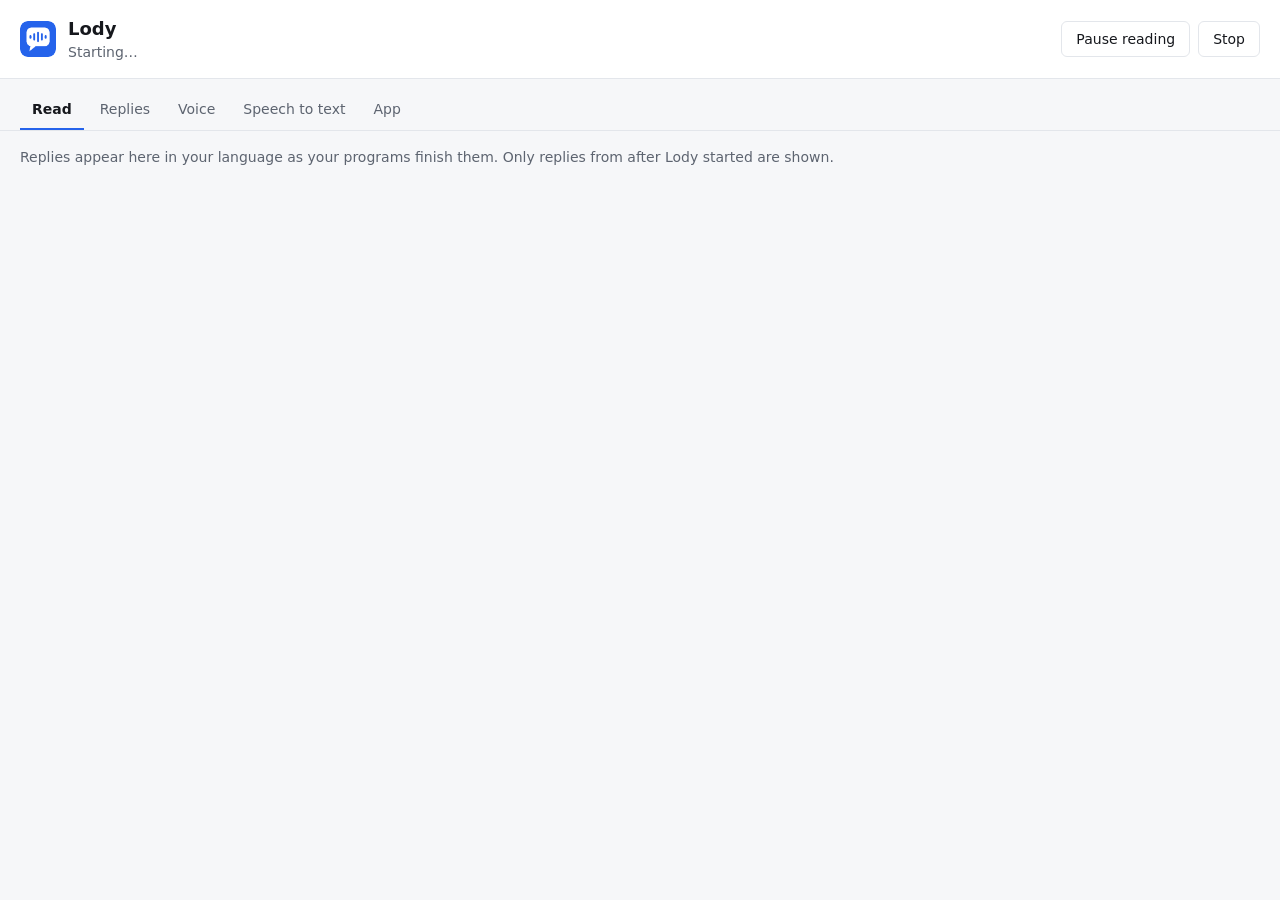
==== crates/lody-app/ui/index.html @ 375ee03d "Lody: hear your AI's replies in your own language" ====
<!doctype html>
<html lang="en">
<head>
  <meta charset="utf-8">
  <meta name="viewport" content="width=device-width, initial-scale=1">
  <title>Lody</title>
  <link rel="stylesheet" href="style.css">
</head>
<body>
  <header>
    <div class="brand">
      <img src="icon.png" alt="" width="36" height="36">
      <div>
        <h1>Lody</h1>
        <p class="muted" id="status">Starting…</p>
      </div>
    </div>
    <div class="actions">
      <button id="pause" class="secondary">Pause reading</button>
      <button id="stop" class="secondary">Stop</button>
    </div>
  </header>

  <nav>
    <button data-tab="read" class="active">Read</button>
    <button data-tab="replies">Replies</button>
    <button data-tab="voice">Voice</button>
    <button data-tab="handy">Speech to text</button>
    <button data-tab="app">App</button>
  </nav>

  <main>
    <!-- Read: each reply in your language, newest first -->
    <section class="tab" id="tab-read">
      <p class="muted" id="read-empty">Replies appear here in your language as your programs finish them. Only replies from after Lody started are shown.</p>
      <div id="feed" class="feed"></div>
    </section>

    <!-- Replies: where they come from and how they are translated -->
    <section class="tab" id="tab-replies" hidden>
      <div class="card">
        <label class="row">
          <span>Your language<small>Replies are read aloud in this language.</small></span>
          <select id="locale"></select>
        </label>
        <label class="row">
          <span>Translate replies<small>Replies arrive in English; Lody translates before reading. Turn off to hear them as written, in English or in your language if the program already uses it.</small></span>
          <input type="checkbox" id="translate" class="switch">
        </label>
        <label class="row">
          <span>Translate the whole reply<small>Show all of it in the Read tab, not only the part read aloud.</small></span>
          <input type="checkbox" id="display" class="switch">
        </label>
        <label class="row">
          <span>Translator<small>Free translators; ⭐ is the suggested one. Only prose is sent: code, paths, links and secrets stay on this computer.</small></span>
          <select id="translator"></select>
        </label>
        <div class="voice-note" id="translator-note"></div>
        <label class="row">
          <span>Translator timeout<small>Seconds to wait before reading the English instead (Claude gets at least 30).</small></span>
          <input type="number" id="timeout" min="2" max="60">
        </label>
      </div>
      <h2>Listen to</h2>
      <div class="card" id="sources"></div>
    </section>

    <!-- Voice: what is read and how it sounds -->
    <section class="tab" id="tab-voice" hidden>
      <div class="card">
        <label class="row">
          <span>Read replies aloud</span>
          <input type="checkbox" id="speech-enabled" class="switch">
        </label>
        <label class="row">
          <span>How much to read<small>Long replies: the first and last paragraph usually carry the answer.</small></span>
          <select id="scope">
            <option value="first_last">First and last paragraph</option>
            <option value="all">The whole reply</option>
            <option value="last">Only the last paragraph</option>
          </select>
        </label>
        <label class="row">
          <span>While the AI works<small>Say what it's doing in your language, without translating: running a command, what it searches for, which file it opens. Only the final reply is translated, so the translator isn't asked too often.</small></span>
          <select id="progress">
            <option value="all">Its steps</option>
            <option value="off">Nothing: wait for the answer</option>
          </select>
        </label>
        <label class="row">
          <span>Progress at most every<small>Seconds. Only the first sentence of what it writes is read, and progress that has waited too long is skipped.</small></span>
          <input type="number" id="progress-every" min="1" max="60" step="1">
        </label>
        <label class="row">
          <span>Voice<small>Free voices; ⭐ is the suggested one. Press ▶ Test voice below to compare.</small></span>
          <select id="voice"></select>
        </label>
        <div class="voice-note" id="voice-note"></div>
        <label class="row" id="voice-command-row" hidden>
          <span>Command<small>Gets the text on its input and writes WAV or MP3 to its output; {rate} becomes the speed in percent.</small></span>
          <input type="text" id="voice-command" placeholder="espeak-ng -v th --stdout" spellcheck="false">
        </label>
        <label class="row" id="voice-openai-url-row" hidden>
          <span>Address<small>Up to /v1, e.g. https://api.openai.com/v1 or a local server's.</small></span>
          <input type="text" id="voice-openai-url" spellcheck="false">
        </label>
        <label class="row" id="voice-openai-model-row" hidden>
          <span>Model and voice<small>The service's model, and one of its voices (OpenAI: alloy, nova, shimmer…).</small></span>
          <span class="pair"><input type="text" id="voice-openai-model" spellcheck="false"><input type="text" id="voice-openai-voice" spellcheck="false" placeholder="alloy"></span>
        </label>
        <label class="row" id="voice-openai-key-row" hidden>
          <span>Key<small>Sent only to the address above; leave empty if it needs none.</small></span>
          <input type="password" id="voice-openai-key" spellcheck="false" autocomplete="off">
        </label>
        <label class="row">
          <span>Speed <b id="rate-label"></b></span>
          <input type="range" id="rate" min="-50" max="50" step="5">
        </label>
        <label class="row">
          <span>Say the project's name first<small>Helps when several sessions talk.</small></span>
          <select id="announce">
            <option value="auto">When several sessions are active</option>
            <option value="always">Always</option>
            <option value="never">Never</option>
          </select>
        </label>
        <label class="row">
          <span>Pause while Handy records<small>Handy mutes the sound while you speak; Lody waits and reads the cut-off sentence again after.</small></span>
          <input type="checkbox" id="wait-handy" class="switch">
        </label>
        <label class="row">
          <span>Mute other programs while speaking<small>Music and videos go quiet while Lody reads, and come back after. Windows only.</small></span>
          <input type="checkbox" id="mute-others" class="switch">
        </label>
        <label class="row">
          <span>Longest reply read<small>Characters; the rest is skipped.</small></span>
          <input type="number" id="max-chars" min="100" max="20000" step="100">
        </label>
      </div>
      <div class="buttons">
        <button id="test">▶ Test voice</button>
        <span class="muted" id="test-text"></span>
      </div>
    </section>

    <!-- Handy: the app that listens. Lody checks its setup; changes are made in Handy. -->
    <section class="tab" id="tab-handy" hidden>
      <p class="muted">Handy listens to you and types what you say into the AI. Lody checks that it's set up well for your language; you change its settings in Handy itself.</p>
      <div class="card" id="handy-program"></div>
      <div class="notice" id="handy-problems" hidden></div>
      <div id="handy-setup">
        <div class="card" id="handy-now"></div>
        <h2>Models for <span id="h-language-name"></span> <small class="muted">Pick and download them in Handy, under Models.</small></h2>
        <div id="models" class="models"></div>
      </div>
    </section>

    <!-- App: where Lody lives on this computer -->
    <section class="tab" id="tab-app" hidden>
      <div class="card">
        <label class="row">
          <span>Show Lody in the app menu</span>
          <input type="checkbox" id="in-menu" class="switch">
        </label>
        <label class="row">
          <span>Start Lody when I log in<small>Starts in the background.</small></span>
          <input type="checkbox" id="at-login" class="switch">
        </label>
      </div>
      <div class="card info">
        <p>Closing this window keeps Lody reading in the background. Open it again from the app menu or the tray icon.</p>
        <p class="muted">Settings file: <code id="config-path"></code></p>
        <p class="muted" id="player"></p>
      </div>
      <div class="buttons"><button id="quit" class="danger">Quit Lody</button></div>
    </section>
  </main>

  <div id="toast" role="status" hidden></div>
  <script src="app.js"></script>
</body>
</html>
---- crates/lody-app/ui/style.css ----
:root {
  --bg: #f6f7f9;
  --card: #ffffff;
  --text: #16181d;
  --muted: #5d6470;
  --line: #e3e6eb;
  --accent: #2563eb;
  --accent-text: #ffffff;
  --ok: #15803d;
  --warn-bg: #fff7e6;
  --warn-line: #f2c46d;
  --danger: #c2410c;
  color-scheme: light;
}
@media (prefers-color-scheme: dark) {
  :root {
    --bg: #15171b;
    --card: #1e2127;
    --text: #e8eaee;
    --muted: #9aa1ad;
    --line: #2e323a;
    --accent: #5b8def;
    --ok: #4ade80;
    --warn-bg: #2d2413;
    --warn-line: #7c5a17;
    --danger: #fb923c;
    color-scheme: dark;
  }
}

* { box-sizing: border-box; }
body {
  margin: 0;
  background: var(--bg);
  color: var(--text);
  font: 14px/1.45 system-ui, "Noto Sans", "Noto Sans Thai", sans-serif;
}
header {
  display: flex; justify-content: space-between; align-items: center; gap: 12px;
  padding: 16px 20px; border-bottom: 1px solid var(--line); background: var(--card);
}
.brand { display: flex; gap: 12px; align-items: center; }
.brand img { border-radius: 8px; }
h1 { font-size: 18px; margin: 0; }
h2 { font-size: 14px; margin: 22px 0 8px; }
h2 small { font-weight: normal; margin-left: 6px; }
p { margin: 0; }
.muted, small { color: var(--muted); }
.actions { display: flex; gap: 8px; }

.feed { display: grid; gap: 12px; }
.reply { background: var(--card); border: 1px solid var(--line); border-radius: 10px; padding: 12px 14px; }
.reply header { all: unset; display: flex; justify-content: space-between; align-items: center; gap: 8px; margin-bottom: 8px; }
.reply .meta { font-size: 12px; color: var(--muted); }
.reply .meta b { color: var(--text); }
.reply .text { font-size: 15px; line-height: 1.6; white-space: pre-wrap; overflow-wrap: anywhere; }
.reply .text pre { white-space: pre; overflow-x: auto; background: var(--bg); border: 1px solid var(--line); border-radius: 6px; padding: 8px 10px; font-size: 12px; margin: 6px 0; }
.reply .text.original { color: var(--muted); font-size: 13px; margin-top: 10px; padding-top: 10px; border-top: 1px dashed var(--line); }
.reply .tools { display: flex; gap: 6px; }
.reply .tools button { padding: 3px 10px; font-size: 12px; }

nav { display: flex; gap: 4px; padding: 12px 20px 0; border-bottom: 1px solid var(--line); }
nav button {
  background: none; color: var(--muted); border: none; border-bottom: 2px solid transparent;
  border-radius: 0; padding: 8px 12px;
}
nav button.active { color: var(--text); border-bottom-color: var(--accent); font-weight: 600; }

main { padding: 16px 20px 40px; max-width: 860px; }
.card { background: var(--card); border: 1px solid var(--line); border-radius: 10px; }
.card + .card, #handy-program + * { margin-top: 12px; }
#handy-setup { margin-top: 12px; }
.card.info { padding: 12px 14px; display: grid; gap: 6px; }
.row {
  display: flex; justify-content: space-between; align-items: center; gap: 16px;
  padding: 12px 14px; border-top: 1px solid var(--line);
}
.row:first-child { border-top: none; }
.row[hidden] { display: none; }
.row > span { display: grid; gap: 2px; }
.row small { font-size: 12px; }
.row select, .row input[type=number], .row input[type=text], .row input[type=password] { min-width: 220px; }
.row .pair { display: flex; gap: 6px; }
.row .pair input { min-width: 0; width: 140px; }
.voice-note { padding: 0 14px 12px; display: grid; gap: 4px; }
.voice-note:empty { display: none; }
.voice-note .tags { display: flex; gap: 6px; flex-wrap: wrap; }
.row input[type=range] { width: 220px; }

select, input[type=number], input[type=text], input[type=password] {
  font: inherit; color: var(--text); background: var(--bg);
  border: 1px solid var(--line); border-radius: 6px; padding: 6px 8px;
}
button {
  font: inherit; cursor: pointer; border-radius: 6px; padding: 7px 14px;
  border: 1px solid var(--accent); background: var(--accent); color: var(--accent-text);
}
button.secondary { background: transparent; color: var(--text); border-color: var(--line); }
button.danger { background: transparent; color: var(--danger); border-color: var(--danger); }
button:disabled { opacity: .5; cursor: default; }
.buttons { display: flex; align-items: center; gap: 12px; margin-top: 14px; }

.switch {
  appearance: none; width: 38px; height: 22px; border-radius: 11px; flex: none;
  background: var(--line); position: relative; cursor: pointer; transition: background .15s;
}
.switch::after {
  content: ""; position: absolute; top: 3px; left: 3px; width: 16px; height: 16px;
  border-radius: 50%; background: #fff; transition: transform .15s;
}
.switch:checked { background: var(--accent); }
.switch:checked::after { transform: translateX(16px); }

.notice { margin-top: 12px; padding: 10px 14px; border-radius: 10px; background: var(--warn-bg); border: 1px solid var(--warn-line); }
.notice ul { margin: 4px 0 0; padding-left: 18px; }

.models { display: grid; gap: 8px; }
.model {
  padding: 10px 14px; background: var(--card); border: 1px solid var(--line); border-radius: 10px;
}
.bad { color: var(--danger); }
.model.chosen { border-color: var(--accent); box-shadow: 0 0 0 1px var(--accent); }
.model .name { font-weight: 600; }
.model .tags { display: flex; gap: 6px; flex-wrap: wrap; margin-top: 3px; }
.tag { font-size: 11px; padding: 1px 7px; border-radius: 10px; border: 1px solid var(--line); color: var(--muted); }
.tag.good { color: var(--ok); border-color: currentColor; }

code { font-size: 12px; }
#toast {
  position: fixed; bottom: 16px; left: 50%; transform: translateX(-50%);
  background: var(--text); color: var(--bg); padding: 8px 14px; border-radius: 8px; max-width: 90%;
}
#toast.error { background: var(--danger); color: #fff; }

@media (max-width: 600px) {
  header { flex-wrap: wrap; }
  .row { flex-wrap: wrap; }
  .row select, .row input[type=number], .row input[type=range] { min-width: 0; width: 100%; }
}
.tab > p.muted { margin-bottom: 12px; }
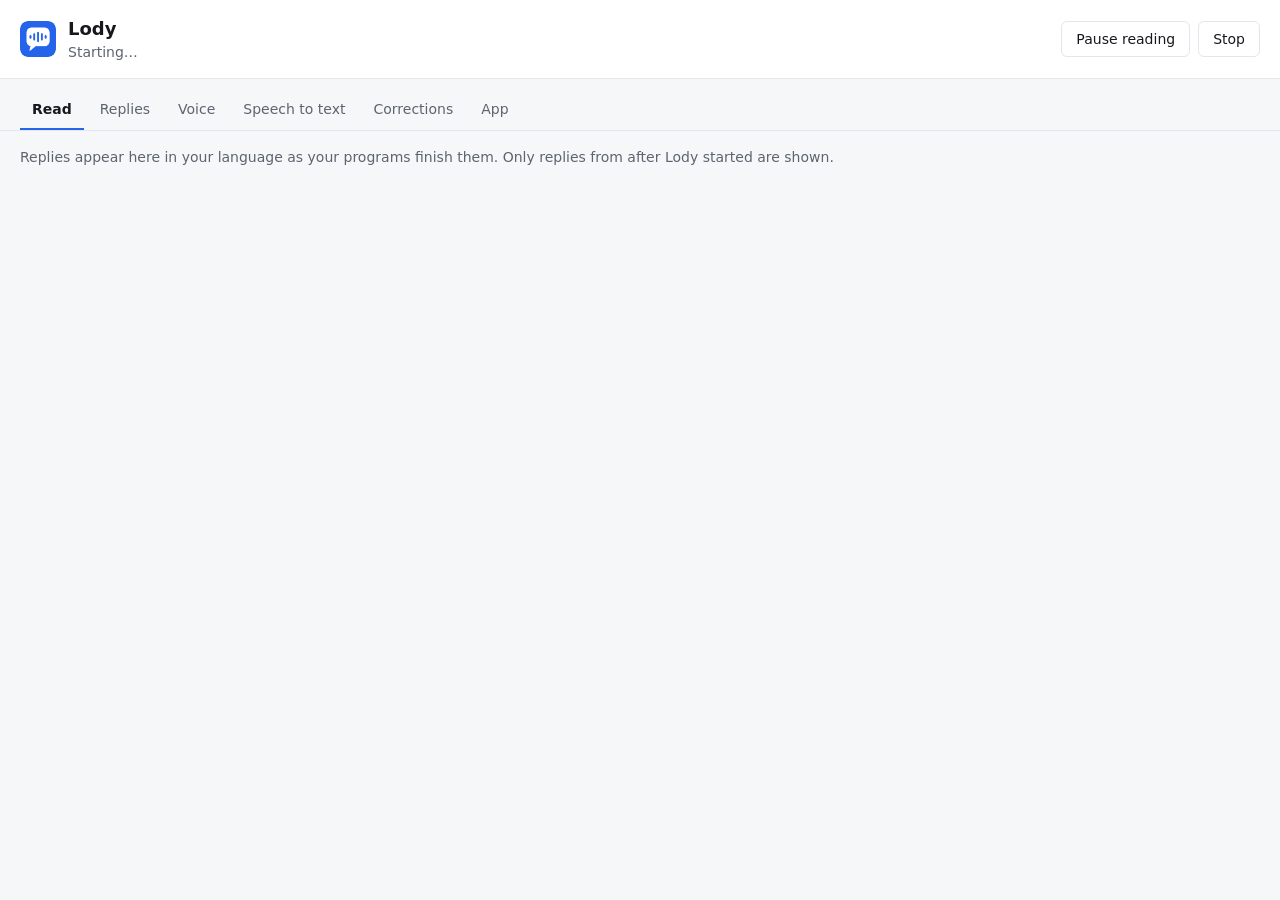
==== commit d9d65c34: "Keep what Handy heard next to what you sent" ====
--- a/crates/lody-app/ui/index.html
+++ b/crates/lody-app/ui/index.html
@@ -26,6 +26,7 @@
     <button data-tab="replies">Replies</button>
     <button data-tab="voice">Voice</button>
     <button data-tab="handy">Speech to text</button>
+    <button data-tab="corrections">Corrections</button>
     <button data-tab="app">App</button>
   </nav>
 
@@ -155,6 +156,26 @@
       </div>
     </section>
 
+    <!-- Corrections: what Handy heard next to what you sent -->
+    <section class="tab" id="tab-corrections" hidden>
+      <p class="muted">When you edit what Handy typed before sending it to Claude Code, Lody keeps both. The words you fix show where the speech model goes wrong; with the recordings they can train it later. Everything stays on this computer.</p>
+      <div class="card">
+        <label class="row">
+          <span>Keep what Handy heard next to what you sent</span>
+          <input type="checkbox" id="corr-enabled" class="switch">
+        </label>
+        <label class="row">
+          <span>Keep the recordings too<small>About 0.5 MB each; needed to train a speech model.</small></span>
+          <input type="checkbox" id="corr-audio" class="switch">
+        </label>
+      </div>
+      <div class="stats" id="corr-stats"></div>
+      <h2>Words to add to Handy <small class="muted">Handy → Advanced → Custom Words</small></h2>
+      <div class="card info" id="corr-words"></div>
+      <h2>Pairs <small class="muted" id="corr-folder"></small></h2>
+      <div id="corr-list" class="feed"></div>
+    </section>
+
     <!-- App: where Lody lives on this computer -->
     <section class="tab" id="tab-app" hidden>
       <div class="card">
--- a/crates/lody-app/ui/style.css
+++ b/crates/lody-app/ui/style.css
@@ -49,6 +49,19 @@
 .actions { display: flex; gap: 8px; }
 
 .feed { display: grid; gap: 12px; }
+.stats { display: grid; grid-template-columns: repeat(auto-fit, minmax(140px, 1fr)); gap: 8px; margin-top: 12px; }
+.stat { background: var(--card); border: 1px solid var(--line); border-radius: 10px; padding: 10px 14px; }
+.stat b { display: block; font-size: 20px; }
+.stat span { font-size: 12px; color: var(--muted); }
+.chips { display: flex; flex-wrap: wrap; gap: 6px; }
+.chip { padding: 3px 10px; border-radius: 12px; border: 1px solid var(--line); background: var(--bg); }
+.chip small { margin-left: 4px; }
+.spans { display: grid; gap: 4px; margin: 4px 0 8px; }
+.spans div { font-size: 14px; }
+del { color: var(--danger); text-decoration: line-through; }
+ins { color: var(--ok); text-decoration: none; font-weight: 600; }
+details summary { cursor: pointer; font-size: 12px; color: var(--muted); }
+details p { margin-top: 6px; font-size: 13px; white-space: pre-wrap; }
 .reply { background: var(--card); border: 1px solid var(--line); border-radius: 10px; padding: 12px 14px; }
 .reply header { all: unset; display: flex; justify-content: space-between; align-items: center; gap: 8px; margin-bottom: 8px; }
 .reply .meta { font-size: 12px; color: var(--muted); }
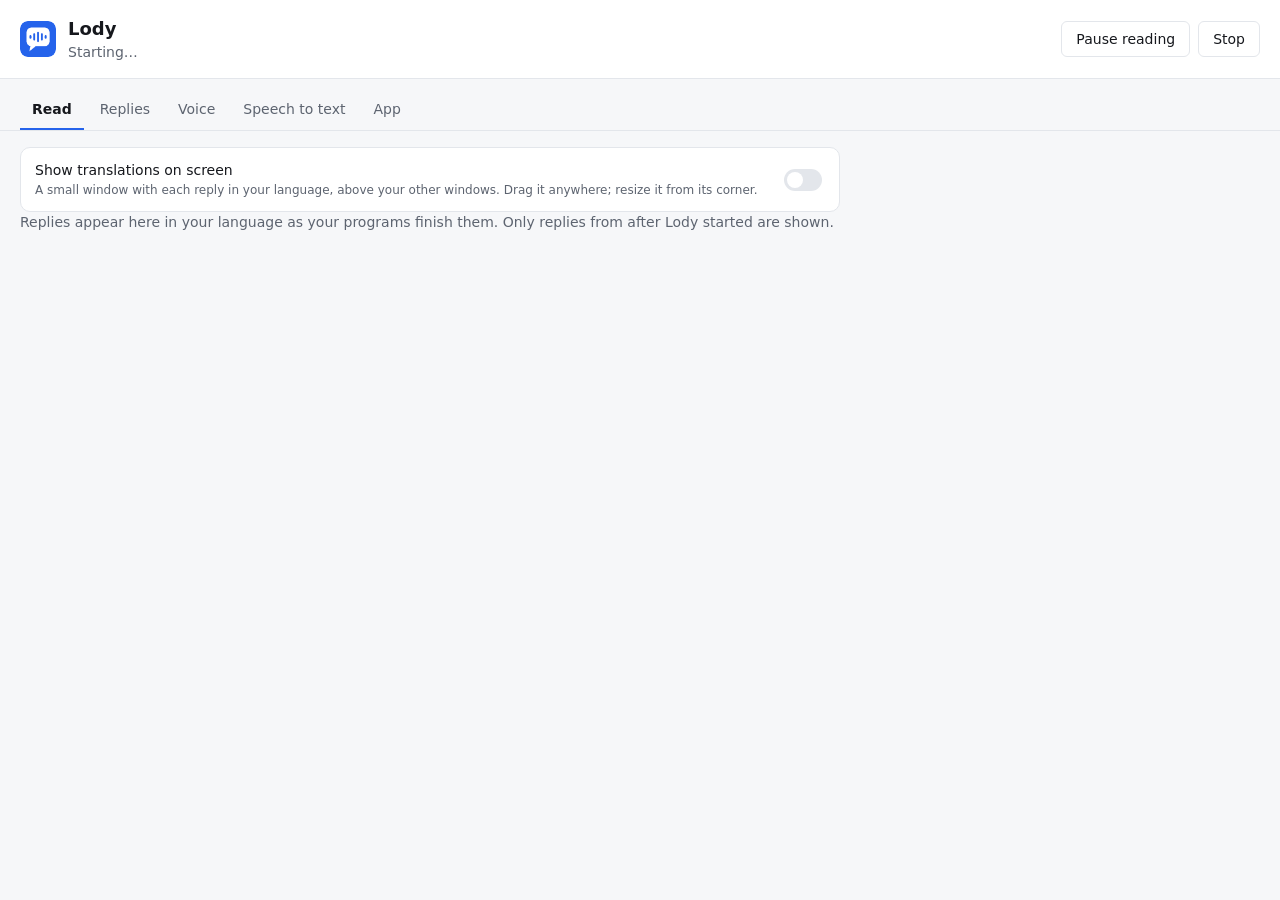
==== commit 649aae21: "Show translations on screen, with where each comes from" ====
--- a/crates/lody-app/ui/index.html
+++ b/crates/lody-app/ui/index.html
@@ -26,13 +26,18 @@
     <button data-tab="replies">Replies</button>
     <button data-tab="voice">Voice</button>
     <button data-tab="handy">Speech to text</button>
-    <button data-tab="corrections">Corrections</button>
     <button data-tab="app">App</button>
   </nav>
 
   <main>
     <!-- Read: each reply in your language, newest first -->
     <section class="tab" id="tab-read">
+      <div class="card">
+        <label class="row">
+          <span>Show translations on screen<small>A small window with each reply in your language, above your other windows. Drag it anywhere; resize it from its corner.</small></span>
+          <input type="checkbox" id="overlay" class="switch">
+        </label>
+      </div>
       <p class="muted" id="read-empty">Replies appear here in your language as your programs finish them. Only replies from after Lody started are shown.</p>
       <div id="feed" class="feed"></div>
     </section>
@@ -156,26 +161,6 @@
       </div>
     </section>
 
-    <!-- Corrections: what Handy heard next to what you sent -->
-    <section class="tab" id="tab-corrections" hidden>
-      <p class="muted">When you edit what Handy typed before sending it to Claude Code, Lody keeps both. The words you fix show where the speech model goes wrong; with the recordings they can train it later. Everything stays on this computer.</p>
-      <div class="card">
-        <label class="row">
-          <span>Keep what Handy heard next to what you sent</span>
-          <input type="checkbox" id="corr-enabled" class="switch">
-        </label>
-        <label class="row">
-          <span>Keep the recordings too<small>About 0.5 MB each; needed to train a speech model.</small></span>
-          <input type="checkbox" id="corr-audio" class="switch">
-        </label>
-      </div>
-      <div class="stats" id="corr-stats"></div>
-      <h2>Words to add to Handy <small class="muted">Handy → Advanced → Custom Words</small></h2>
-      <div class="card info" id="corr-words"></div>
-      <h2>Pairs <small class="muted" id="corr-folder"></small></h2>
-      <div id="corr-list" class="feed"></div>
-    </section>
-
     <!-- App: where Lody lives on this computer -->
     <section class="tab" id="tab-app" hidden>
       <div class="card">
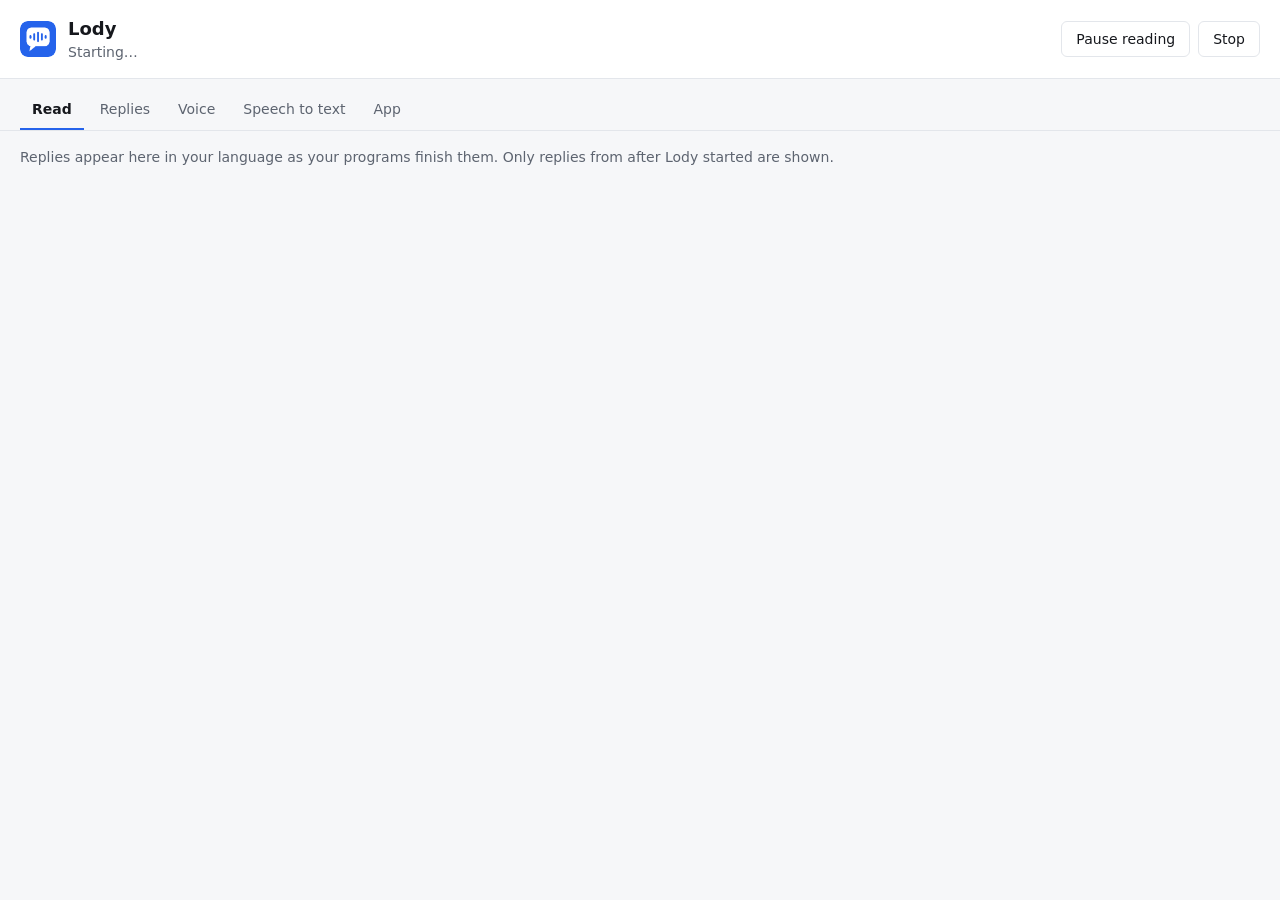
==== commit c086bdd5: "Lody: hear your AI's replies in your own language" ====
--- a/crates/lody-app/ui/index.html
+++ b/crates/lody-app/ui/index.html
@@ -32,12 +32,6 @@
   <main>
     <!-- Read: each reply in your language, newest first -->
     <section class="tab" id="tab-read">
-      <div class="card">
-        <label class="row">
-          <span>Show translations on screen<small>A small window with each reply in your language, above your other windows. Drag it anywhere; resize it from its corner.</small></span>
-          <input type="checkbox" id="overlay" class="switch">
-        </label>
-      </div>
       <p class="muted" id="read-empty">Replies appear here in your language as your programs finish them. Only replies from after Lody started are shown.</p>
       <div id="feed" class="feed"></div>
     </section>
--- a/crates/lody-app/ui/style.css
+++ b/crates/lody-app/ui/style.css
@@ -49,19 +49,6 @@
 .actions { display: flex; gap: 8px; }
 
 .feed { display: grid; gap: 12px; }
-.stats { display: grid; grid-template-columns: repeat(auto-fit, minmax(140px, 1fr)); gap: 8px; margin-top: 12px; }
-.stat { background: var(--card); border: 1px solid var(--line); border-radius: 10px; padding: 10px 14px; }
-.stat b { display: block; font-size: 20px; }
-.stat span { font-size: 12px; color: var(--muted); }
-.chips { display: flex; flex-wrap: wrap; gap: 6px; }
-.chip { padding: 3px 10px; border-radius: 12px; border: 1px solid var(--line); background: var(--bg); }
-.chip small { margin-left: 4px; }
-.spans { display: grid; gap: 4px; margin: 4px 0 8px; }
-.spans div { font-size: 14px; }
-del { color: var(--danger); text-decoration: line-through; }
-ins { color: var(--ok); text-decoration: none; font-weight: 600; }
-details summary { cursor: pointer; font-size: 12px; color: var(--muted); }
-details p { margin-top: 6px; font-size: 13px; white-space: pre-wrap; }
 .reply { background: var(--card); border: 1px solid var(--line); border-radius: 10px; padding: 12px 14px; }
 .reply header { all: unset; display: flex; justify-content: space-between; align-items: center; gap: 8px; margin-bottom: 8px; }
 .reply .meta { font-size: 12px; color: var(--muted); }
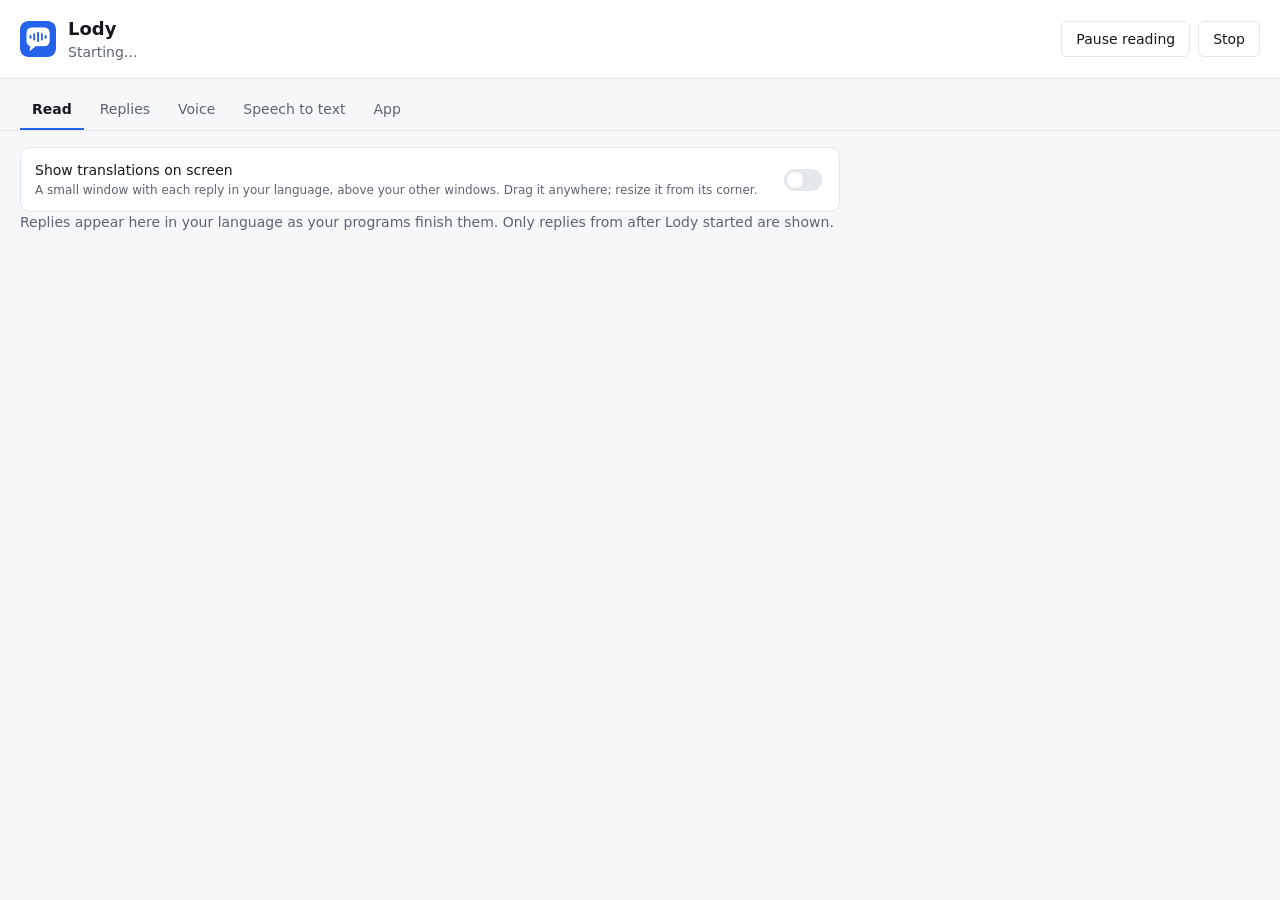
==== commit 57e59147: "Show translations on screen, with where each comes from (#3)" ====
--- a/crates/lody-app/ui/index.html
+++ b/crates/lody-app/ui/index.html
@@ -32,6 +32,12 @@
   <main>
     <!-- Read: each reply in your language, newest first -->
     <section class="tab" id="tab-read">
+      <div class="card">
+        <label class="row">
+          <span>Show translations on screen<small>A small window with each reply in your language, above your other windows. Drag it anywhere; resize it from its corner.</small></span>
+          <input type="checkbox" id="overlay" class="switch">
+        </label>
+      </div>
       <p class="muted" id="read-empty">Replies appear here in your language as your programs finish them. Only replies from after Lody started are shown.</p>
       <div id="feed" class="feed"></div>
     </section>
